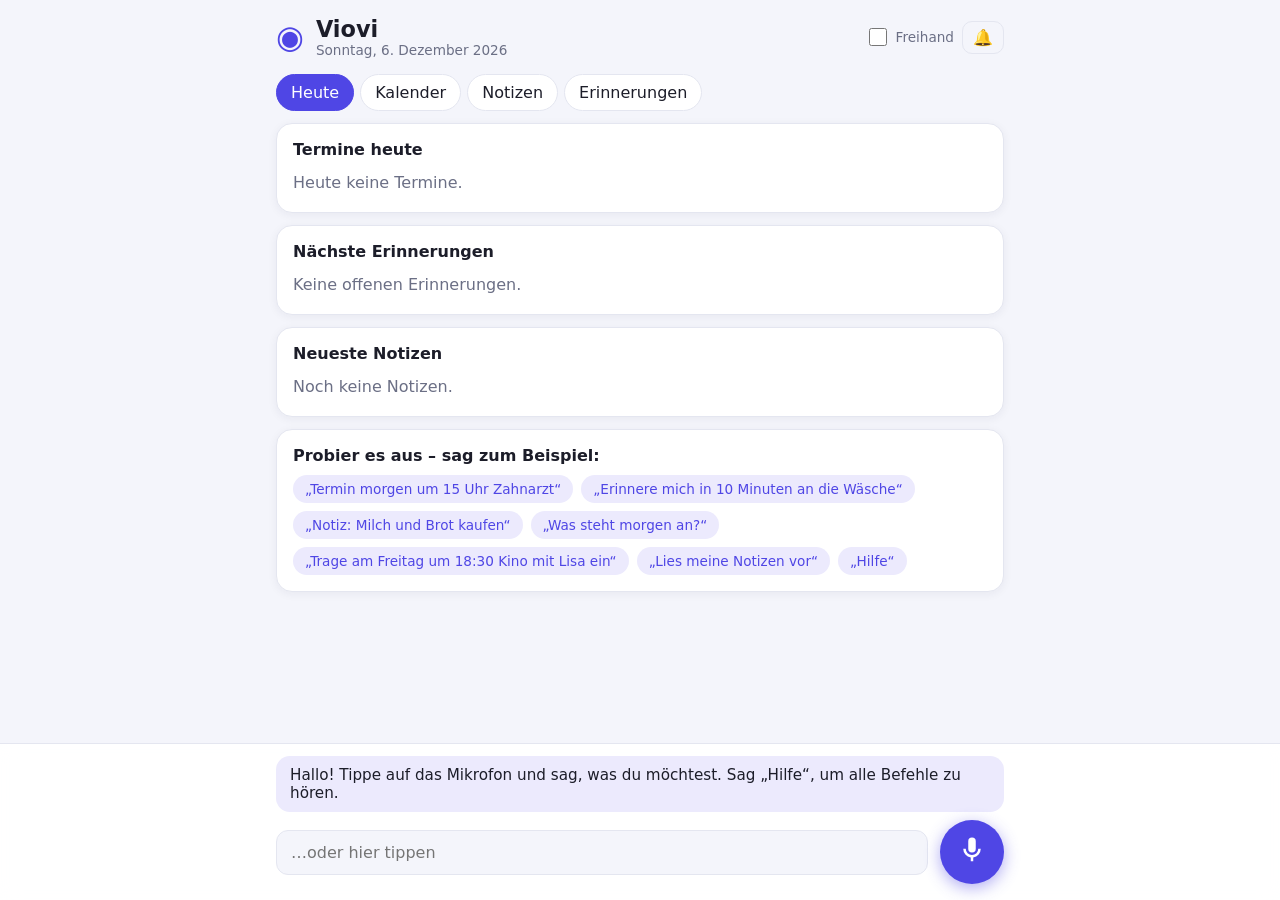
==== index.html @ 4ca4804e "Viovi: sprachgesteuerte Kalender-, Notiz- und Erinnerungs-App Web-App mit deutscher Spracherkennung," ====
<!doctype html>
<html lang="de">
<head>
  <meta charset="utf-8">
  <meta name="viewport" content="width=device-width, initial-scale=1, viewport-fit=cover">
  <title>Viovi – Sprachassistent</title>
  <meta name="theme-color" content="#4f46e5">
  <link rel="manifest" href="manifest.webmanifest">
  <link rel="icon" href="icon-192.png">
  <link rel="apple-touch-icon" href="apple-touch-icon.png">
  <meta name="apple-mobile-web-app-capable" content="yes">
  <meta name="mobile-web-app-capable" content="yes">
  <meta name="apple-mobile-web-app-title" content="Viovi">
  <meta name="apple-mobile-web-app-status-bar-style" content="black-translucent">
  <link rel="stylesheet" href="style.css">
</head>
<body>
  <header class="top">
    <div class="brand">
      <span class="logo">◉</span>
      <div>
        <h1>Viovi</h1>
        <p id="today-label" class="muted"></p>
      </div>
    </div>
    <div class="top-actions">
      <label class="switch" title="Freihand: Viovi hört nach jeder Antwort automatisch weiter zu">
        <input type="checkbox" id="handsfree"> <span>Freihand</span>
      </label>
      <button id="notify-btn" class="ghost" title="Benachrichtigungen erlauben">🔔</button>
    </div>
  </header>

  <nav class="tabs" role="tablist">
    <button data-view="heute" class="active">Heute</button>
    <button data-view="kalender">Kalender</button>
    <button data-view="notizen">Notizen</button>
    <button data-view="erinnerungen">Erinnerungen</button>
  </nav>

  <main>
    <!-- HEUTE -->
    <section id="view-heute" class="view active">
      <div class="card">
        <h2>Termine heute</h2>
        <ul id="today-events" class="list"></ul>
      </div>
      <div class="card">
        <h2>Nächste Erinnerungen</h2>
        <ul id="today-reminders" class="list"></ul>
      </div>
      <div class="card">
        <h2>Neueste Notizen</h2>
        <ul id="today-notes" class="list"></ul>
      </div>
      <div class="card">
        <h2>Probier es aus – sag zum Beispiel:</h2>
        <div id="examples" class="chips"></div>
      </div>
    </section>

    <!-- KALENDER -->
    <section id="view-kalender" class="view">
      <div class="card">
        <div class="cal-head">
          <button id="cal-prev" class="ghost">‹</button>
          <h2 id="cal-title"></h2>
          <button id="cal-next" class="ghost">›</button>
        </div>
        <div class="cal-grid cal-weekdays">
          <span>Mo</span><span>Di</span><span>Mi</span><span>Do</span><span>Fr</span><span>Sa</span><span>So</span>
        </div>
        <div id="cal-grid" class="cal-grid"></div>
      </div>
      <div class="card">
        <h2 id="day-title"></h2>
        <ul id="day-list" class="list"></ul>
      </div>
    </section>

    <!-- NOTIZEN -->
    <section id="view-notizen" class="view">
      <div class="card">
        <h2>Alle Notizen</h2>
        <ul id="notes-list" class="list"></ul>
      </div>
    </section>

    <!-- ERINNERUNGEN -->
    <section id="view-erinnerungen" class="view">
      <div class="card">
        <h2>Offen</h2>
        <ul id="rem-open" class="list"></ul>
      </div>
      <div class="card">
        <h2>Erledigt</h2>
        <ul id="rem-done" class="list"></ul>
      </div>
    </section>
  </main>

  <!-- Sprach-Leiste unten -->
  <footer class="dock">
    <div id="bubble-user" class="bubble user hidden"></div>
    <div id="bubble-bot" class="bubble bot">Hallo! Tippe auf das Mikrofon und sag, was du möchtest. Sag „Hilfe“, um alle Befehle zu hören.</div>
    <div class="dock-row">
      <form id="text-form" class="text-form">
        <input id="text-input" type="text" placeholder="…oder hier tippen" autocomplete="off">
      </form>
      <button id="mic" class="mic" aria-label="Sprechen">
        <svg viewBox="0 0 24 24" width="30" height="30" fill="currentColor"><path d="M12 14a3 3 0 0 0 3-3V5a3 3 0 1 0-6 0v6a3 3 0 0 0 3 3zm5-3a5 5 0 0 1-10 0H5a7 7 0 0 0 6 6.92V21h2v-3.08A7 7 0 0 0 19 11h-2z"/></svg>
      </button>
    </div>
  </footer>

  <div id="toast" class="toast hidden"></div>

  <script src="parser.js"></script>
  <script src="app.js"></script>
</body>
</html>
---- style.css ----
:root {
  --bg: #f4f5fb;
  --card: #ffffff;
  --text: #1c1d29;
  --muted: #6b6f85;
  --line: #e4e6f0;
  --accent: #4f46e5;
  --accent-soft: #eceafd;
  --danger: #dc2626;
  --ok: #16a34a;
  --shadow: 0 2px 10px rgba(30, 30, 60, .06);
}
@media (prefers-color-scheme: dark) {
  :root {
    --bg: #12131a;
    --card: #1c1d27;
    --text: #ecedf5;
    --muted: #9a9db3;
    --line: #2c2e3c;
    --accent: #818cf8;
    --accent-soft: #272a45;
    --shadow: none;
  }
}

* { box-sizing: border-box; }
html, body { margin: 0; }
body {
  font-family: system-ui, -apple-system, "Segoe UI", Roboto, sans-serif;
  background: var(--bg);
  color: var(--text);
  min-height: 100vh;
  padding-bottom: 230px;
}
h1, h2 { margin: 0; }
h2 { font-size: 1rem; margin-bottom: 10px; }
.muted { color: var(--muted); margin: 0; font-size: .85rem; }
.hidden { display: none !important; }
button { font: inherit; cursor: pointer; color: inherit; }

/* Kopfzeile */
.top {
  display: flex; justify-content: space-between; align-items: center;
  padding: 16px; max-width: 760px; margin: 0 auto;
}
.brand { display: flex; gap: 12px; align-items: center; }
.logo { font-size: 2rem; color: var(--accent); }
.brand h1 { font-size: 1.4rem; }
.top-actions { display: flex; gap: 8px; align-items: center; }
.switch { display: flex; gap: 6px; align-items: center; font-size: .85rem; color: var(--muted); cursor: pointer; }
.ghost {
  background: transparent; border: 1px solid var(--line); border-radius: 10px;
  padding: 6px 10px;
}

/* Reiter */
.tabs {
  display: flex; gap: 6px; padding: 0 16px; max-width: 760px; margin: 0 auto 12px;
  overflow-x: auto;
}
.tabs button {
  background: var(--card); border: 1px solid var(--line); border-radius: 999px;
  padding: 8px 14px; white-space: nowrap;
}
.tabs button.active { background: var(--accent); border-color: var(--accent); color: #fff; }

main { max-width: 760px; margin: 0 auto; padding: 0 16px; }
.view { display: none; }
.view.active { display: grid; gap: 12px; }
.card {
  background: var(--card); border: 1px solid var(--line); border-radius: 16px;
  padding: 16px; box-shadow: var(--shadow);
}

/* Listen */
.list { list-style: none; margin: 0; padding: 0; display: grid; gap: 6px; }
.list li {
  display: flex; align-items: center; gap: 10px;
  padding: 10px 12px; border-radius: 12px; background: var(--bg);
}
.list li .main { flex: 1; min-width: 0; }
.list li .title { overflow-wrap: anywhere; }
.list li .sub { color: var(--muted); font-size: .8rem; }
.list li.empty { color: var(--muted); background: transparent; padding: 4px 0; }
.list li.overdue .sub { color: var(--danger); }
.list li.done .title { text-decoration: line-through; color: var(--muted); }
.badge {
  font-variant-numeric: tabular-nums; font-weight: 600; color: var(--accent);
  background: var(--accent-soft); border-radius: 8px; padding: 2px 8px; font-size: .85rem;
}
.del { background: transparent; border: none; color: var(--muted); font-size: 1.1rem; padding: 4px; }
.del:hover { color: var(--danger); }
input[type=checkbox] { width: 18px; height: 18px; accent-color: var(--accent); }

/* Beispiele */
.chips { display: flex; flex-wrap: wrap; gap: 8px; }
.chips button {
  background: var(--accent-soft); color: var(--accent); border: none;
  border-radius: 999px; padding: 6px 12px; font-size: .85rem; text-align: left;
}

/* Kalender */
.cal-head { display: flex; justify-content: space-between; align-items: center; margin-bottom: 10px; }
.cal-head h2 { margin: 0; }
.cal-grid { display: grid; grid-template-columns: repeat(7, 1fr); gap: 4px; }
.cal-weekdays span { text-align: center; color: var(--muted); font-size: .75rem; padding-bottom: 4px; }
.cal-day {
  height: clamp(40px, 11vw, 58px); border: 1px solid transparent; border-radius: 10px; background: var(--bg);
  display: flex; flex-direction: column; align-items: center; justify-content: center; gap: 3px;
  font-size: .9rem; padding: 0;
}
.cal-day.other { opacity: .35; }
.cal-day.today { border-color: var(--accent); font-weight: 700; }
.cal-day.selected { background: var(--accent); color: #fff; }
.dots { display: flex; gap: 2px; height: 6px; }
.dot { width: 6px; height: 6px; border-radius: 50%; background: var(--accent); }
.dot.rem { background: #f59e0b; }
.cal-day.selected .dot { background: #fff; }

/* Sprach-Leiste */
.dock {
  position: fixed; left: 0; right: 0; bottom: 0;
  background: color-mix(in srgb, var(--card) 92%, transparent);
  backdrop-filter: blur(10px);
  border-top: 1px solid var(--line);
  padding: 12px 16px calc(16px + env(safe-area-inset-bottom));
}
.top { padding-top: calc(16px + env(safe-area-inset-top)); }
/* Kleine Bildschirme */
@media (max-width: 480px) {
  .switch span { display: none; }
  .switch::after { content: "🎧"; }
  .bubble { max-height: 90px; font-size: .9rem; }
  body { padding-bottom: 210px; }
  .tabs { gap: 4px; }
  .tabs button { padding: 7px 10px; font-size: .85rem; }
}
.dock > * { max-width: 728px; margin-left: auto; margin-right: auto; }
.bubble {
  padding: 10px 14px; border-radius: 14px; margin-bottom: 8px; font-size: .95rem;
  max-height: 120px; overflow-y: auto; white-space: pre-line;
}
.bubble.user { background: var(--bg); color: var(--muted); font-style: italic; }
.bubble.bot { background: var(--accent-soft); }
.dock-row { display: flex; gap: 12px; align-items: center; }
.text-form { flex: 1; }
.text-form input {
  width: 100%; padding: 12px 14px; border-radius: 12px; border: 1px solid var(--line);
  background: var(--bg); color: var(--text); font: inherit;
}
.mic {
  width: 64px; height: 64px; border-radius: 50%; border: none; flex: none;
  background: var(--accent); color: #fff;
  box-shadow: 0 4px 16px color-mix(in srgb, var(--accent) 45%, transparent);
  transition: transform .15s;
}
.mic:active { transform: scale(.95); }
.mic.listening { background: var(--danger); animation: pulse 1.2s infinite; }
@keyframes pulse {
  0% { box-shadow: 0 0 0 0 rgba(220, 38, 38, .5); }
  100% { box-shadow: 0 0 0 18px rgba(220, 38, 38, 0); }
}

.toast {
  position: fixed; top: 16px; left: 50%; transform: translateX(-50%);
  background: #f59e0b; color: #1c1d29; padding: 12px 18px; border-radius: 12px;
  font-weight: 600; box-shadow: 0 6px 24px rgba(0,0,0,.2); z-index: 10; max-width: 90vw;
}
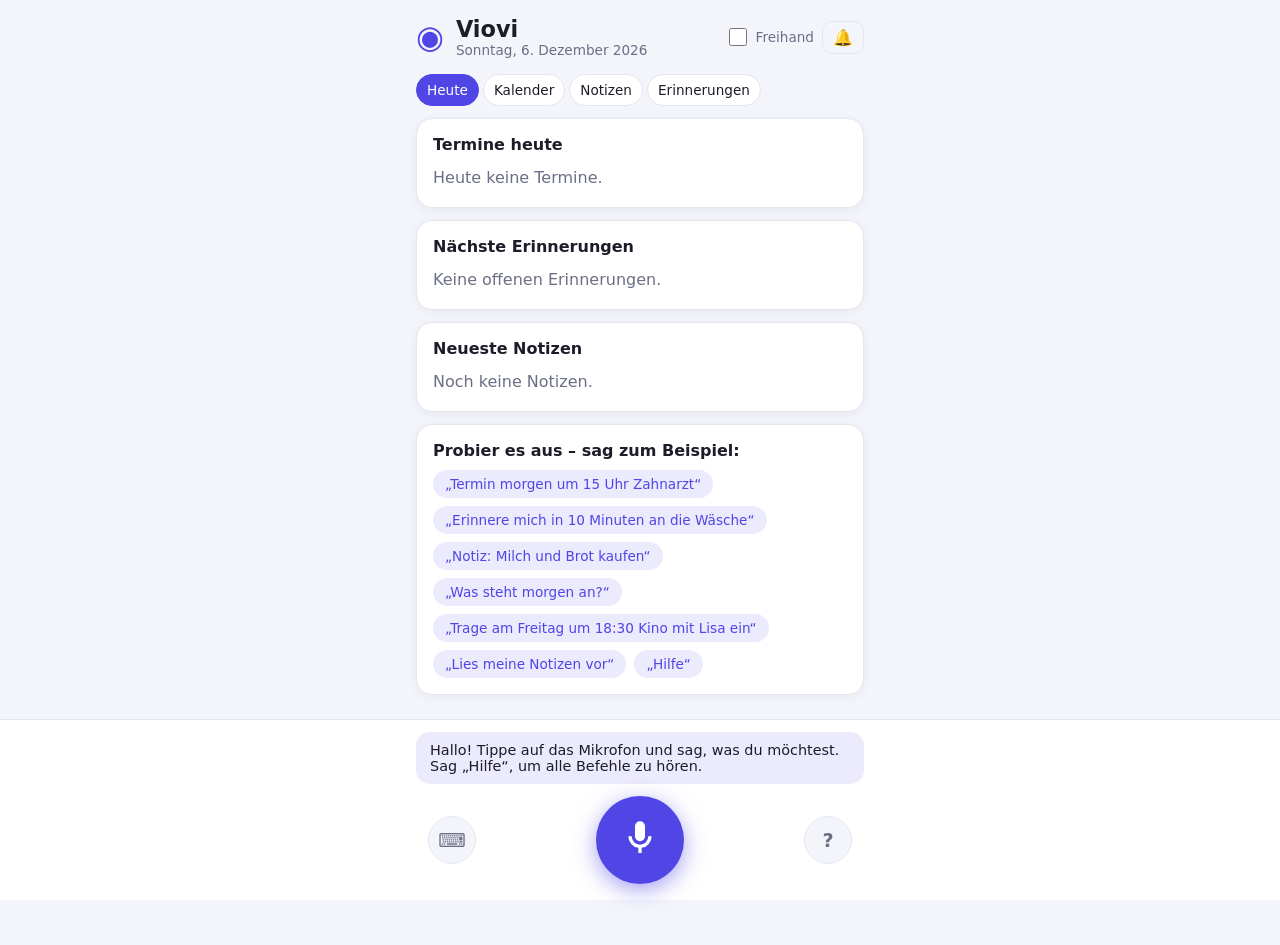
==== commit 2dc56010: "Nur-Handy-Layout: Mikrofon-Knopf gross und mittig Tastatur- und Hilfe-Knopf links/rechts, Eingabefel" ====
--- a/index.html
+++ b/index.html
@@ -103,13 +103,15 @@
   <footer class="dock">
     <div id="bubble-user" class="bubble user hidden"></div>
     <div id="bubble-bot" class="bubble bot">Hallo! Tippe auf das Mikrofon und sag, was du möchtest. Sag „Hilfe“, um alle Befehle zu hören.</div>
+    <form id="text-form" class="text-form hidden">
+      <input id="text-input" type="text" placeholder="Befehl eintippen …" autocomplete="off" enterkeyhint="send">
+    </form>
     <div class="dock-row">
-      <form id="text-form" class="text-form">
-        <input id="text-input" type="text" placeholder="…oder hier tippen" autocomplete="off">
-      </form>
+      <button id="kbd-btn" class="side-btn" aria-label="Tastatur" title="Eintippen statt sprechen">⌨️</button>
       <button id="mic" class="mic" aria-label="Sprechen">
-        <svg viewBox="0 0 24 24" width="30" height="30" fill="currentColor"><path d="M12 14a3 3 0 0 0 3-3V5a3 3 0 1 0-6 0v6a3 3 0 0 0 3 3zm5-3a5 5 0 0 1-10 0H5a7 7 0 0 0 6 6.92V21h2v-3.08A7 7 0 0 0 19 11h-2z"/></svg>
+        <svg viewBox="0 0 24 24" width="40" height="40" fill="currentColor"><path d="M12 14a3 3 0 0 0 3-3V5a3 3 0 1 0-6 0v6a3 3 0 0 0 3 3zm5-3a5 5 0 0 1-10 0H5a7 7 0 0 0 6 6.92V21h2v-3.08A7 7 0 0 0 19 11h-2z"/></svg>
       </button>
+      <button id="help-btn" class="side-btn" aria-label="Hilfe" title="Alle Befehle anzeigen">?</button>
     </div>
   </footer>
 
--- a/style.css
+++ b/style.css
@@ -1,4 +1,4 @@
-:root {
+﻿:root {
   --bg: #f4f5fb;
   --card: #ffffff;
   --text: #1c1d29;
@@ -41,7 +41,7 @@
 /* Kopfzeile */
 .top {
   display: flex; justify-content: space-between; align-items: center;
-  padding: 16px; max-width: 760px; margin: 0 auto;
+  padding: 16px; max-width: 480px; margin: 0 auto;
 }
 .brand { display: flex; gap: 12px; align-items: center; }
 .logo { font-size: 2rem; color: var(--accent); }
@@ -55,7 +55,7 @@
 
 /* Reiter */
 .tabs {
-  display: flex; gap: 6px; padding: 0 16px; max-width: 760px; margin: 0 auto 12px;
+  display: flex; gap: 6px; padding: 0 16px; max-width: 480px; margin: 0 auto 12px;
   overflow-x: auto;
 }
 .tabs button {
@@ -64,7 +64,7 @@
 }
 .tabs button.active { background: var(--accent); border-color: var(--accent); color: #fff; }
 
-main { max-width: 760px; margin: 0 auto; padding: 0 16px; }
+main { max-width: 480px; margin: 0 auto; padding: 0 16px; }
 .view { display: none; }
 .view.active { display: grid; gap: 12px; }
 .card {
@@ -126,39 +126,47 @@
   padding: 12px 16px calc(16px + env(safe-area-inset-bottom));
 }
 .top { padding-top: calc(16px + env(safe-area-inset-top)); }
-/* Kleine Bildschirme */
-@media (max-width: 480px) {
-  .switch span { display: none; }
-  .switch::after { content: "🎧"; }
-  .bubble { max-height: 90px; font-size: .9rem; }
-  body { padding-bottom: 210px; }
-  .tabs { gap: 4px; }
-  .tabs button { padding: 7px 10px; font-size: .85rem; }
-}
-.dock > * { max-width: 728px; margin-left: auto; margin-right: auto; }
+/* Handy-Layout */
+body { padding-bottom: 250px; }
+.tabs { gap: 4px; }
+.tabs button { padding: 7px 10px; font-size: .85rem; }
+.dock > * { max-width: 448px; margin-left: auto; margin-right: auto; }
 .bubble {
-  padding: 10px 14px; border-radius: 14px; margin-bottom: 8px; font-size: .95rem;
-  max-height: 120px; overflow-y: auto; white-space: pre-line;
+  padding: 10px 14px; border-radius: 14px; margin-bottom: 8px; font-size: .9rem;
+  max-height: 90px; overflow-y: auto; white-space: pre-line;
 }
 .bubble.user { background: var(--bg); color: var(--muted); font-style: italic; }
 .bubble.bot { background: var(--accent-soft); }
-.dock-row { display: flex; gap: 12px; align-items: center; }
-.text-form { flex: 1; }
+
+/* Tastatur | Mikrofon | Hilfe – Mikrofon groß in der Mitte */
+.dock-row {
+  display: grid; grid-template-columns: 1fr auto 1fr; align-items: center;
+  padding-top: 4px;
+}
+.side-btn {
+  width: 48px; height: 48px; border-radius: 50%; border: 1px solid var(--line);
+  background: var(--bg); color: var(--muted); font-size: 1.2rem; font-weight: 700;
+}
+#kbd-btn { justify-self: start; margin-left: 12px; }
+#help-btn { justify-self: end; margin-right: 12px; }
+#kbd-btn.active { background: var(--accent-soft); border-color: var(--accent); }
+.text-form { margin-bottom: 10px; }
 .text-form input {
   width: 100%; padding: 12px 14px; border-radius: 12px; border: 1px solid var(--line);
-  background: var(--bg); color: var(--text); font: inherit;
+  background: var(--bg); color: var(--text); font: inherit; font-size: 16px; /* 16px: iPhone zoomt sonst rein */
 }
 .mic {
-  width: 64px; height: 64px; border-radius: 50%; border: none; flex: none;
+  width: 88px; height: 88px; border-radius: 50%; border: none;
   background: var(--accent); color: #fff;
-  box-shadow: 0 4px 16px color-mix(in srgb, var(--accent) 45%, transparent);
+  box-shadow: 0 6px 22px color-mix(in srgb, var(--accent) 50%, transparent);
   transition: transform .15s;
+  -webkit-tap-highlight-color: transparent;
 }
-.mic:active { transform: scale(.95); }
+.mic:active { transform: scale(.94); }
 .mic.listening { background: var(--danger); animation: pulse 1.2s infinite; }
 @keyframes pulse {
   0% { box-shadow: 0 0 0 0 rgba(220, 38, 38, .5); }
-  100% { box-shadow: 0 0 0 18px rgba(220, 38, 38, 0); }
+  100% { box-shadow: 0 0 0 22px rgba(220, 38, 38, 0); }
 }
 
 .toast {
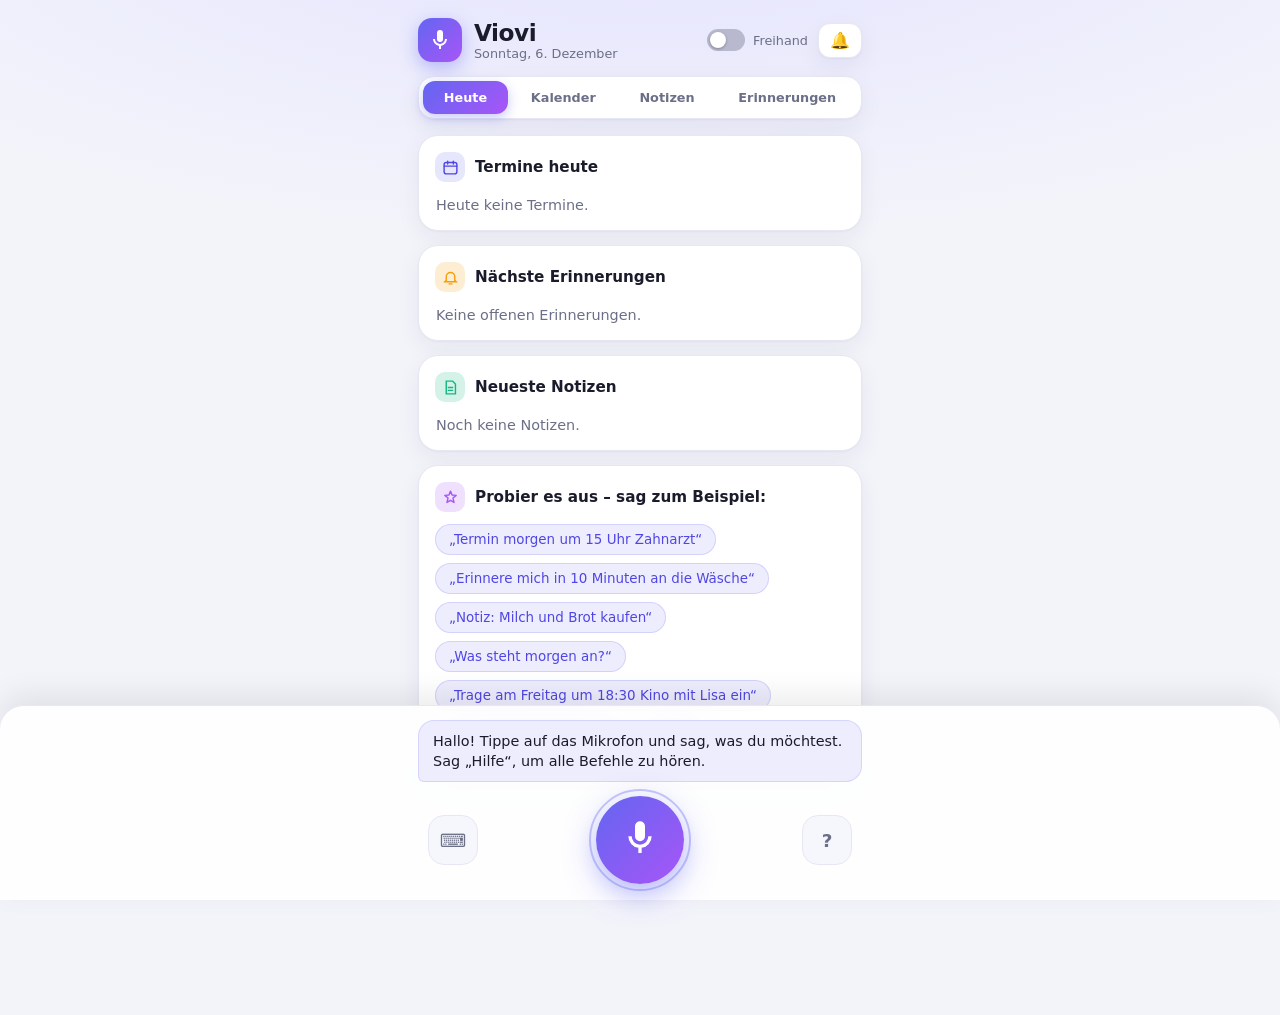
==== commit 1f582842: "Neues Design: Farbverlauf, Symbole, Schalter, animiertes Mikrofon Co-Authored-By: Claude Opus 5.5 <n" ====
--- a/index.html
+++ b/index.html
@@ -4,7 +4,8 @@
   <meta charset="utf-8">
   <meta name="viewport" content="width=device-width, initial-scale=1, viewport-fit=cover">
   <title>Viovi – Sprachassistent</title>
-  <meta name="theme-color" content="#4f46e5">
+  <meta name="theme-color" content="#f3f4fa" media="(prefers-color-scheme: light)">
+  <meta name="theme-color" content="#0e0f16" media="(prefers-color-scheme: dark)">
   <link rel="manifest" href="manifest.webmanifest">
   <link rel="icon" href="icon-192.png">
   <link rel="apple-touch-icon" href="apple-touch-icon.png">
@@ -17,7 +18,7 @@
 <body>
   <header class="top">
     <div class="brand">
-      <span class="logo">◉</span>
+      <span class="logo"><svg viewBox="0 0 24 24" fill="currentColor"><path d="M12 14a3 3 0 0 0 3-3V5a3 3 0 1 0-6 0v6a3 3 0 0 0 3 3zm5-3a5 5 0 0 1-10 0H5a7 7 0 0 0 6 6.92V21h2v-3.08A7 7 0 0 0 19 11h-2z"/></svg></span>
       <div>
         <h1>Viovi</h1>
         <p id="today-label" class="muted"></p>
@@ -42,19 +43,19 @@
     <!-- HEUTE -->
     <section id="view-heute" class="view active">
       <div class="card">
-        <h2>Termine heute</h2>
+        <h2><span class="ic cal"><svg viewBox="0 0 24 24" fill="none" stroke="currentColor" stroke-width="2" stroke-linecap="round"><rect x="3" y="5" width="18" height="16" rx="3"/><path d="M3 10h18M8 3v4M16 3v4"/></svg></span>Termine heute</h2>
         <ul id="today-events" class="list"></ul>
       </div>
       <div class="card">
-        <h2>Nächste Erinnerungen</h2>
+        <h2><span class="ic rem"><svg viewBox="0 0 24 24" fill="none" stroke="currentColor" stroke-width="2" stroke-linecap="round"><path d="M6 16V11a6 6 0 0 1 12 0v5l2 2H4z"/><path d="M10 21h4"/></svg></span>Nächste Erinnerungen</h2>
         <ul id="today-reminders" class="list"></ul>
       </div>
       <div class="card">
-        <h2>Neueste Notizen</h2>
+        <h2><span class="ic note"><svg viewBox="0 0 24 24" fill="none" stroke="currentColor" stroke-width="2" stroke-linecap="round"><path d="M6 3h9l4 4v14H6z"/><path d="M9 12h6M9 16h6"/></svg></span>Neueste Notizen</h2>
         <ul id="today-notes" class="list"></ul>
       </div>
       <div class="card">
-        <h2>Probier es aus – sag zum Beispiel:</h2>
+        <h2><span class="ic tip"><svg viewBox="0 0 24 24" fill="none" stroke="currentColor" stroke-width="2" stroke-linecap="round" stroke-linejoin="round"><path d="M12 3l2.2 5.5L20 9l-4.5 3.8L17 19l-5-3-5 3 1.5-6.2L4 9l5.8-.5z"/></svg></span>Probier es aus – sag zum Beispiel:</h2>
         <div id="examples" class="chips"></div>
       </div>
     </section>
@@ -81,7 +82,7 @@
     <!-- NOTIZEN -->
     <section id="view-notizen" class="view">
       <div class="card">
-        <h2>Alle Notizen</h2>
+        <h2><span class="ic note"><svg viewBox="0 0 24 24" fill="none" stroke="currentColor" stroke-width="2" stroke-linecap="round"><path d="M6 3h9l4 4v14H6z"/><path d="M9 12h6M9 16h6"/></svg></span>Alle Notizen</h2>
         <ul id="notes-list" class="list"></ul>
       </div>
     </section>
@@ -89,11 +90,11 @@
     <!-- ERINNERUNGEN -->
     <section id="view-erinnerungen" class="view">
       <div class="card">
-        <h2>Offen</h2>
+        <h2><span class="ic rem"><svg viewBox="0 0 24 24" fill="none" stroke="currentColor" stroke-width="2" stroke-linecap="round"><path d="M6 16V11a6 6 0 0 1 12 0v5l2 2H4z"/><path d="M10 21h4"/></svg></span>Offen</h2>
         <ul id="rem-open" class="list"></ul>
       </div>
       <div class="card">
-        <h2>Erledigt</h2>
+        <h2><span class="ic ok"><svg viewBox="0 0 24 24" fill="none" stroke="currentColor" stroke-width="2.4" stroke-linecap="round" stroke-linejoin="round"><path d="M5 12l5 5L19 7"/></svg></span>Erledigt</h2>
         <ul id="rem-done" class="list"></ul>
       </div>
     </section>
--- a/style.css
+++ b/style.css
@@ -1,176 +1,298 @@
-﻿:root {
-  --bg: #f4f5fb;
+﻿/* ===== Farben ===== */
+:root {
+  --bg: #f3f4fa;
+  --bg-glow: #e4e3ff;
   --card: #ffffff;
-  --text: #1c1d29;
-  --muted: #6b6f85;
-  --line: #e4e6f0;
-  --accent: #4f46e5;
-  --accent-soft: #eceafd;
-  --danger: #dc2626;
+  --card-2: #f6f7fc;
+  --text: #1b1c2b;
+  --muted: #6b6f87;
+  --line: #e6e7f2;
+  --accent: #6366f1;
+  --accent-2: #a855f7;
+  --accent-soft: #eeedfe;
+  --accent-text: #4f46e5;
+  --danger: #ef4444;
   --ok: #16a34a;
-  --shadow: 0 2px 10px rgba(30, 30, 60, .06);
+  --warn: #f59e0b;
+  --grad: linear-gradient(135deg, var(--accent), var(--accent-2));
+  --shadow: 0 1px 2px rgba(30, 30, 70, .04), 0 8px 24px rgba(30, 30, 70, .06);
 }
 @media (prefers-color-scheme: dark) {
   :root {
-    --bg: #12131a;
-    --card: #1c1d27;
-    --text: #ecedf5;
-    --muted: #9a9db3;
-    --line: #2c2e3c;
-    --accent: #818cf8;
-    --accent-soft: #272a45;
-    --shadow: none;
+    --bg: #0e0f16;
+    --bg-glow: #1d1b3d;
+    --card: #171823;
+    --card-2: #1f2030;
+    --text: #eef0fa;
+    --muted: #9599b3;
+    --line: #262838;
+    --accent: #7c7ff7;
+    --accent-2: #b67cf8;
+    --accent-soft: #24244a;
+    --accent-text: #a5a8ff;
+    --shadow: 0 1px 0 rgba(255, 255, 255, .03) inset, 0 8px 24px rgba(0, 0, 0, .25);
   }
 }
 
+/* ===== Grundlagen ===== */
 * { box-sizing: border-box; }
 html, body { margin: 0; }
 body {
   font-family: system-ui, -apple-system, "Segoe UI", Roboto, sans-serif;
-  background: var(--bg);
+  background:
+    radial-gradient(120% 60% at 50% -10%, var(--bg-glow), transparent 60%),
+    var(--bg);
+  background-attachment: fixed;
   color: var(--text);
   min-height: 100vh;
-  padding-bottom: 230px;
+  padding-bottom: 250px;
+  -webkit-font-smoothing: antialiased;
 }
 h1, h2 { margin: 0; }
-h2 { font-size: 1rem; margin-bottom: 10px; }
 .muted { color: var(--muted); margin: 0; font-size: .85rem; }
 .hidden { display: none !important; }
-button { font: inherit; cursor: pointer; color: inherit; }
-
-/* Kopfzeile */
+button { font: inherit; cursor: pointer; color: inherit; -webkit-tap-highlight-color: transparent; }
+
+/* ===== Kopfzeile ===== */
 .top {
   display: flex; justify-content: space-between; align-items: center;
-  padding: 16px; max-width: 480px; margin: 0 auto;
+  padding: calc(18px + env(safe-area-inset-top)) 18px 14px;
+  max-width: 480px; margin: 0 auto;
 }
 .brand { display: flex; gap: 12px; align-items: center; }
-.logo { font-size: 2rem; color: var(--accent); }
-.brand h1 { font-size: 1.4rem; }
-.top-actions { display: flex; gap: 8px; align-items: center; }
-.switch { display: flex; gap: 6px; align-items: center; font-size: .85rem; color: var(--muted); cursor: pointer; }
+.logo {
+  width: 44px; height: 44px; border-radius: 14px;
+  display: grid; place-items: center;
+  background: var(--grad); color: #fff;
+  box-shadow: 0 6px 18px color-mix(in srgb, var(--accent) 40%, transparent);
+}
+.logo svg { width: 24px; height: 24px; }
+.brand h1 { font-size: 1.45rem; font-weight: 800; letter-spacing: -.02em; }
+.brand .muted { white-space: nowrap; font-size: .8rem; }
+.top-actions { display: flex; gap: 10px; align-items: center; }
+
+/* Freihand als Schalter */
+.switch { display: flex; gap: 8px; align-items: center; font-size: .8rem; color: var(--muted); cursor: pointer; }
+.switch input {
+  appearance: none; -webkit-appearance: none; margin: 0;
+  width: 38px; height: 22px; border-radius: 999px;
+  background: color-mix(in srgb, var(--muted) 40%, transparent); position: relative; cursor: pointer;
+  transition: background .2s;
+}
+.switch input::after {
+  content: ""; position: absolute; top: 3px; left: 3px;
+  width: 16px; height: 16px; border-radius: 50%; background: #fff;
+  box-shadow: 0 1px 3px rgba(0, 0, 0, .3);
+  transition: transform .2s;
+}
+.switch input:checked { background: var(--grad); }
+.switch input:checked::after { transform: translateX(16px); }
+
 .ghost {
-  background: transparent; border: 1px solid var(--line); border-radius: 10px;
-  padding: 6px 10px;
-}
-
-/* Reiter */
+  background: var(--card); border: 1px solid var(--line); border-radius: 12px;
+  padding: 7px 11px; box-shadow: var(--shadow);
+}
+
+/* ===== Reiter (Segment-Leiste) ===== */
 .tabs {
-  display: flex; gap: 6px; padding: 0 16px; max-width: 480px; margin: 0 auto 12px;
-  overflow-x: auto;
+  display: flex; gap: 2px;
+  max-width: 444px; margin: 0 auto 16px; padding: 4px;
+  background: var(--card); border: 1px solid var(--line); border-radius: 16px;
+  box-shadow: var(--shadow);
+  width: calc(100% - 36px);
 }
 .tabs button {
-  background: var(--card); border: 1px solid var(--line); border-radius: 999px;
-  padding: 8px 14px; white-space: nowrap;
-}
-.tabs button.active { background: var(--accent); border-color: var(--accent); color: #fff; }
-
-main { max-width: 480px; margin: 0 auto; padding: 0 16px; }
+  background: transparent; border: none; border-radius: 12px;
+  flex: 1 1 auto; padding: 9px 8px; font-size: .8rem; font-weight: 600; color: var(--muted);
+  white-space: nowrap; transition: background .2s, color .2s;
+}
+.tabs button.active {
+  background: var(--grad); color: #fff;
+  box-shadow: 0 4px 12px color-mix(in srgb, var(--accent) 35%, transparent);
+}
+
+/* ===== Inhalt ===== */
+main { max-width: 480px; margin: 0 auto; padding: 0 18px; }
 .view { display: none; }
-.view.active { display: grid; gap: 12px; }
+.view.active { display: grid; gap: 14px; }
+.view.active > .card { animation: rise .35s ease both; }
+.view.active > .card:nth-child(2) { animation-delay: .05s; }
+.view.active > .card:nth-child(3) { animation-delay: .1s; }
+.view.active > .card:nth-child(4) { animation-delay: .15s; }
+@keyframes rise {
+  from { opacity: 0; transform: translateY(10px); }
+  to { opacity: 1; transform: none; }
+}
+
 .card {
-  background: var(--card); border: 1px solid var(--line); border-radius: 16px;
-  padding: 16px; box-shadow: var(--shadow);
-}
-
-/* Listen */
-.list { list-style: none; margin: 0; padding: 0; display: grid; gap: 6px; }
+  background: var(--card); border: 1px solid var(--line); border-radius: 20px;
+  padding: 16px 16px 14px; box-shadow: var(--shadow);
+}
+.card h2 {
+  display: flex; align-items: center; gap: 10px;
+  font-size: .95rem; font-weight: 700; margin-bottom: 12px;
+}
+.ic {
+  width: 30px; height: 30px; border-radius: 10px; flex: none;
+  display: grid; place-items: center;
+}
+.ic svg { width: 17px; height: 17px; }
+.ic.cal { background: color-mix(in srgb, var(--accent) 16%, transparent); color: var(--accent-text); }
+.ic.rem { background: color-mix(in srgb, var(--warn) 18%, transparent); color: var(--warn); }
+.ic.note { background: color-mix(in srgb, #10b981 18%, transparent); color: #10b981; }
+.ic.tip { background: color-mix(in srgb, var(--accent-2) 18%, transparent); color: var(--accent-2); }
+.ic.ok { background: color-mix(in srgb, var(--ok) 18%, transparent); color: var(--ok); }
+
+/* ===== Listen ===== */
+.list { list-style: none; margin: 0; padding: 0; display: grid; gap: 8px; }
 .list li {
   display: flex; align-items: center; gap: 10px;
-  padding: 10px 12px; border-radius: 12px; background: var(--bg);
+  padding: 11px 12px; border-radius: 14px; background: var(--card-2);
+  border: 1px solid transparent;
 }
 .list li .main { flex: 1; min-width: 0; }
-.list li .title { overflow-wrap: anywhere; }
-.list li .sub { color: var(--muted); font-size: .8rem; }
-.list li.empty { color: var(--muted); background: transparent; padding: 4px 0; }
+.list li .title { overflow-wrap: anywhere; font-weight: 500; }
+.list li .sub { color: var(--muted); font-size: .8rem; margin-top: 2px; }
+.list li.empty {
+  color: var(--muted); background: transparent; padding: 2px 0; font-size: .9rem;
+}
+.list li.overdue { border-color: color-mix(in srgb, var(--danger) 35%, transparent); }
 .list li.overdue .sub { color: var(--danger); }
 .list li.done .title { text-decoration: line-through; color: var(--muted); }
 .badge {
-  font-variant-numeric: tabular-nums; font-weight: 600; color: var(--accent);
-  background: var(--accent-soft); border-radius: 8px; padding: 2px 8px; font-size: .85rem;
-}
-.del { background: transparent; border: none; color: var(--muted); font-size: 1.1rem; padding: 4px; }
-.del:hover { color: var(--danger); }
-input[type=checkbox] { width: 18px; height: 18px; accent-color: var(--accent); }
-
-/* Beispiele */
+  font-variant-numeric: tabular-nums; font-weight: 700; color: var(--accent-text);
+  background: var(--accent-soft); border-radius: 9px; padding: 3px 9px; font-size: .82rem;
+}
+.del {
+  background: transparent; border: none; color: var(--muted); font-size: 1.1rem;
+  width: 32px; height: 32px; border-radius: 10px; padding: 0;
+}
+.del:hover, .del:active { color: var(--danger); background: color-mix(in srgb, var(--danger) 12%, transparent); }
+input[type=checkbox]:not(#handsfree) { width: 20px; height: 20px; accent-color: var(--accent); }
+
+/* ===== Beispiele ===== */
 .chips { display: flex; flex-wrap: wrap; gap: 8px; }
 .chips button {
-  background: var(--accent-soft); color: var(--accent); border: none;
-  border-radius: 999px; padding: 6px 12px; font-size: .85rem; text-align: left;
-}
-
-/* Kalender */
-.cal-head { display: flex; justify-content: space-between; align-items: center; margin-bottom: 10px; }
-.cal-head h2 { margin: 0; }
+  background: var(--accent-soft); color: var(--accent-text);
+  border: 1px solid color-mix(in srgb, var(--accent) 20%, transparent);
+  border-radius: 999px; padding: 7px 13px; font-size: .84rem; text-align: left;
+  transition: transform .12s;
+}
+.chips button:active { transform: scale(.96); }
+
+/* ===== Kalender ===== */
+.cal-head { display: flex; justify-content: space-between; align-items: center; margin-bottom: 12px; }
+.cal-head h2 { margin: 0; font-size: 1.05rem; }
+.cal-head .ghost { width: 36px; height: 36px; padding: 0; font-size: 1.2rem; }
 .cal-grid { display: grid; grid-template-columns: repeat(7, 1fr); gap: 4px; }
-.cal-weekdays span { text-align: center; color: var(--muted); font-size: .75rem; padding-bottom: 4px; }
+.cal-weekdays span { text-align: center; color: var(--muted); font-size: .72rem; font-weight: 600; padding-bottom: 6px; }
 .cal-day {
-  height: clamp(40px, 11vw, 58px); border: 1px solid transparent; border-radius: 10px; background: var(--bg);
+  height: clamp(40px, 11vw, 54px); border: 1px solid transparent; border-radius: 12px; background: var(--card-2);
   display: flex; flex-direction: column; align-items: center; justify-content: center; gap: 3px;
-  font-size: .9rem; padding: 0;
-}
-.cal-day.other { opacity: .35; }
-.cal-day.today { border-color: var(--accent); font-weight: 700; }
-.cal-day.selected { background: var(--accent); color: #fff; }
-.dots { display: flex; gap: 2px; height: 6px; }
-.dot { width: 6px; height: 6px; border-radius: 50%; background: var(--accent); }
-.dot.rem { background: #f59e0b; }
+  font-size: .9rem; padding: 0; transition: background .15s;
+}
+.cal-day.other { opacity: .3; }
+.cal-day.today { border-color: var(--accent); color: var(--accent-text); font-weight: 800; }
+.cal-day.selected { background: var(--grad); color: #fff; border-color: transparent; }
+.dots { display: flex; gap: 2px; height: 5px; }
+.dot { width: 5px; height: 5px; border-radius: 50%; background: var(--accent); }
+.dot.rem { background: var(--warn); }
 .cal-day.selected .dot { background: #fff; }
 
-/* Sprach-Leiste */
+/* ===== Sprach-Leiste unten ===== */
 .dock {
   position: fixed; left: 0; right: 0; bottom: 0;
-  background: color-mix(in srgb, var(--card) 92%, transparent);
-  backdrop-filter: blur(10px);
+  background: color-mix(in srgb, var(--card) 85%, transparent);
+  backdrop-filter: blur(16px); -webkit-backdrop-filter: blur(16px);
   border-top: 1px solid var(--line);
-  padding: 12px 16px calc(16px + env(safe-area-inset-bottom));
-}
-.top { padding-top: calc(16px + env(safe-area-inset-top)); }
-/* Handy-Layout */
-body { padding-bottom: 250px; }
-.tabs { gap: 4px; }
-.tabs button { padding: 7px 10px; font-size: .85rem; }
-.dock > * { max-width: 448px; margin-left: auto; margin-right: auto; }
+  border-radius: 24px 24px 0 0;
+  padding: 14px 18px calc(16px + env(safe-area-inset-bottom));
+  box-shadow: 0 -10px 30px rgba(0, 0, 0, .08);
+}
+.dock > * { max-width: 444px; margin-left: auto; margin-right: auto; }
 .bubble {
-  padding: 10px 14px; border-radius: 14px; margin-bottom: 8px; font-size: .9rem;
+  padding: 10px 14px; border-radius: 16px; margin-bottom: 10px; font-size: .9rem; line-height: 1.4;
   max-height: 90px; overflow-y: auto; white-space: pre-line;
-}
-.bubble.user { background: var(--bg); color: var(--muted); font-style: italic; }
-.bubble.bot { background: var(--accent-soft); }
-
-/* Tastatur | Mikrofon | Hilfe – Mikrofon groß in der Mitte */
+  animation: rise .25s ease both;
+}
+.bubble.user {
+  background: var(--card-2); color: var(--muted); font-style: italic;
+  margin-left: 40px; border-bottom-right-radius: 6px;
+}
+.bubble.bot {
+  background: var(--accent-soft); border: 1px solid color-mix(in srgb, var(--accent) 18%, transparent);
+  border-bottom-left-radius: 6px;
+}
+
+/* Tastatur | Mikrofon | Hilfe */
 .dock-row {
   display: grid; grid-template-columns: 1fr auto 1fr; align-items: center;
   padding-top: 4px;
 }
 .side-btn {
-  width: 48px; height: 48px; border-radius: 50%; border: 1px solid var(--line);
-  background: var(--bg); color: var(--muted); font-size: 1.2rem; font-weight: 700;
-}
-#kbd-btn { justify-self: start; margin-left: 12px; }
-#help-btn { justify-self: end; margin-right: 12px; }
-#kbd-btn.active { background: var(--accent-soft); border-color: var(--accent); }
+  width: 50px; height: 50px; border-radius: 16px; border: 1px solid var(--line);
+  background: var(--card-2); color: var(--muted); font-size: 1.15rem; font-weight: 700;
+  transition: transform .12s;
+}
+.side-btn:active { transform: scale(.93); }
+#kbd-btn { justify-self: start; margin-left: 10px; }
+#help-btn { justify-self: end; margin-right: 10px; }
+#kbd-btn.active { background: var(--accent-soft); border-color: var(--accent); color: var(--accent-text); }
 .text-form { margin-bottom: 10px; }
 .text-form input {
-  width: 100%; padding: 12px 14px; border-radius: 12px; border: 1px solid var(--line);
-  background: var(--bg); color: var(--text); font: inherit; font-size: 16px; /* 16px: iPhone zoomt sonst rein */
-}
+  width: 100%; padding: 13px 15px; border-radius: 14px; border: 1px solid var(--line);
+  background: var(--card-2); color: var(--text); font: inherit; font-size: 16px; /* 16px: iPhone zoomt sonst rein */
+  outline: none;
+}
+.text-form input:focus { border-color: var(--accent); box-shadow: 0 0 0 3px var(--accent-soft); }
+
 .mic {
+  position: relative;
   width: 88px; height: 88px; border-radius: 50%; border: none;
-  background: var(--accent); color: #fff;
-  box-shadow: 0 6px 22px color-mix(in srgb, var(--accent) 50%, transparent);
+  background: var(--grad); color: #fff;
+  box-shadow: 0 10px 30px color-mix(in srgb, var(--accent) 50%, transparent);
   transition: transform .15s;
-  -webkit-tap-highlight-color: transparent;
+  animation: breathe 3s ease-in-out infinite;
+}
+.mic svg { position: relative; z-index: 1; }
+.mic::before {
+  content: ""; position: absolute; inset: -7px; border-radius: 50%;
+  border: 2px solid color-mix(in srgb, var(--accent) 35%, transparent);
 }
 .mic:active { transform: scale(.94); }
-.mic.listening { background: var(--danger); animation: pulse 1.2s infinite; }
-@keyframes pulse {
-  0% { box-shadow: 0 0 0 0 rgba(220, 38, 38, .5); }
-  100% { box-shadow: 0 0 0 22px rgba(220, 38, 38, 0); }
-}
-
+@keyframes breathe {
+  0%, 100% { box-shadow: 0 10px 30px color-mix(in srgb, var(--accent) 45%, transparent); }
+  50% { box-shadow: 0 10px 40px color-mix(in srgb, var(--accent-2) 65%, transparent); }
+}
+.mic.listening {
+  background: linear-gradient(135deg, #f43f5e, #ef4444);
+  animation: none;
+}
+.mic.listening::before, .mic.listening::after {
+  content: ""; position: absolute; inset: 0; border-radius: 50%;
+  border: 2px solid rgba(239, 68, 68, .6);
+  animation: ripple 1.6s ease-out infinite;
+}
+.mic.listening::after { animation-delay: .8s; }
+@keyframes ripple {
+  from { transform: scale(1); opacity: 1; }
+  to { transform: scale(1.7); opacity: 0; }
+}
+
+/* ===== Hinweis oben ===== */
 .toast {
-  position: fixed; top: 16px; left: 50%; transform: translateX(-50%);
-  background: #f59e0b; color: #1c1d29; padding: 12px 18px; border-radius: 12px;
-  font-weight: 600; box-shadow: 0 6px 24px rgba(0,0,0,.2); z-index: 10; max-width: 90vw;
-}
+  position: fixed; top: calc(14px + env(safe-area-inset-top)); left: 50%; transform: translateX(-50%);
+  background: linear-gradient(135deg, #fbbf24, #f59e0b); color: #1c1d29;
+  padding: 13px 18px; border-radius: 16px;
+  font-weight: 600; box-shadow: 0 10px 30px rgba(0, 0, 0, .25); z-index: 10; max-width: 90vw;
+  animation: drop .3s ease both;
+}
+@keyframes drop {
+  from { opacity: 0; transform: translate(-50%, -12px); }
+  to { opacity: 1; transform: translate(-50%, 0); }
+}
+
+/* Weniger Bewegung, wenn im Handy so eingestellt */
+@media (prefers-reduced-motion: reduce) {
+  *, *::before, *::after { animation: none !important; transition: none !important; }
+}
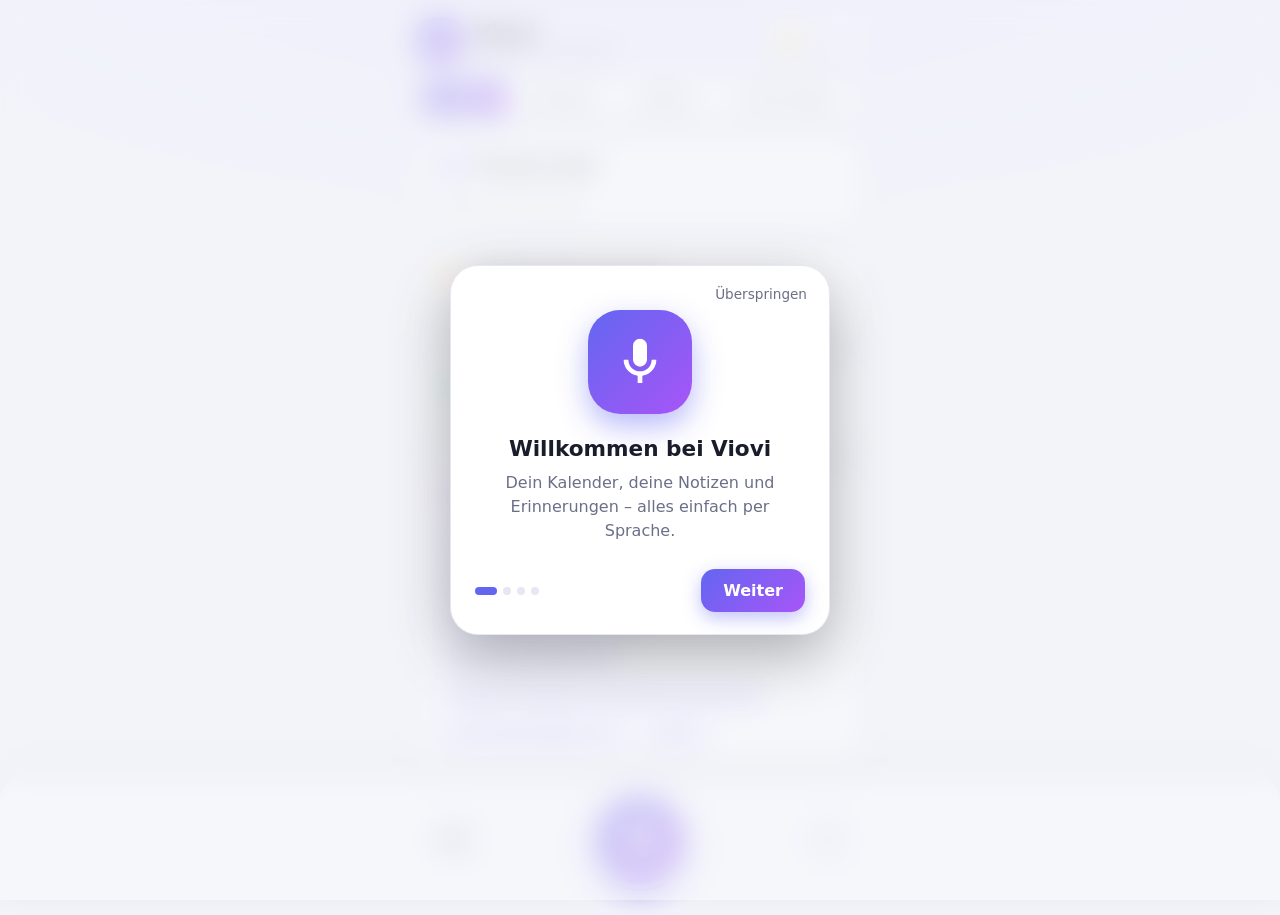
==== commit ca2fc99a: "Bearbeiten, Hilfe-Seite, Einführung, Menü mit Konto; Login/Sync vorbereitet (noch aus) - Termine, No" ====
--- a/index.html
+++ b/index.html
@@ -13,22 +13,22 @@
   <meta name="mobile-web-app-capable" content="yes">
   <meta name="apple-mobile-web-app-title" content="Viovi">
   <meta name="apple-mobile-web-app-status-bar-style" content="black-translucent">
-  <link rel="stylesheet" href="style.css">
+  <link rel="stylesheet" href="style.css?v=5">
 </head>
 <body>
   <header class="top">
     <div class="brand">
-      <span class="logo"><svg viewBox="0 0 24 24" fill="currentColor"><path d="M12 14a3 3 0 0 0 3-3V5a3 3 0 1 0-6 0v6a3 3 0 0 0 3 3zm5-3a5 5 0 0 1-10 0H5a7 7 0 0 0 6 6.92V21h2v-3.08A7 7 0 0 0 19 11h-2z"/></svg></span>
+      <span class="logo"><svg width="24" height="24" viewBox="0 0 24 24" fill="currentColor"><path d="M12 14a3 3 0 0 0 3-3V5a3 3 0 1 0-6 0v6a3 3 0 0 0 3 3zm5-3a5 5 0 0 1-10 0H5a7 7 0 0 0 6 6.92V21h2v-3.08A7 7 0 0 0 19 11h-2z"/></svg></span>
       <div>
         <h1>Viovi</h1>
         <p id="today-label" class="muted"></p>
       </div>
     </div>
     <div class="top-actions">
-      <label class="switch" title="Freihand: Viovi hört nach jeder Antwort automatisch weiter zu">
-        <input type="checkbox" id="handsfree"> <span>Freihand</span>
-      </label>
-      <button id="notify-btn" class="ghost" title="Benachrichtigungen erlauben">🔔</button>
+      <button id="notify-btn" class="ghost icon-btn" title="Benachrichtigungen erlauben">🔔</button>
+      <button id="menu-btn" class="ghost icon-btn avatar" aria-label="Konto und Einstellungen" title="Konto und Einstellungen">
+        <svg width="20" height="20" viewBox="0 0 24 24" fill="none" stroke="currentColor" stroke-width="2" stroke-linecap="round"><circle cx="12" cy="8" r="4"/><path d="M4 21a8 8 0 0 1 16 0"/></svg>
+      </button>
     </div>
   </header>
 
@@ -43,19 +43,19 @@
     <!-- HEUTE -->
     <section id="view-heute" class="view active">
       <div class="card">
-        <h2><span class="ic cal"><svg viewBox="0 0 24 24" fill="none" stroke="currentColor" stroke-width="2" stroke-linecap="round"><rect x="3" y="5" width="18" height="16" rx="3"/><path d="M3 10h18M8 3v4M16 3v4"/></svg></span>Termine heute</h2>
+        <h2><span class="ic cal"><svg width="17" height="17" viewBox="0 0 24 24" fill="none" stroke="currentColor" stroke-width="2" stroke-linecap="round"><rect x="3" y="5" width="18" height="16" rx="3"/><path d="M3 10h18M8 3v4M16 3v4"/></svg></span>Termine heute</h2>
         <ul id="today-events" class="list"></ul>
       </div>
       <div class="card">
-        <h2><span class="ic rem"><svg viewBox="0 0 24 24" fill="none" stroke="currentColor" stroke-width="2" stroke-linecap="round"><path d="M6 16V11a6 6 0 0 1 12 0v5l2 2H4z"/><path d="M10 21h4"/></svg></span>Nächste Erinnerungen</h2>
+        <h2><span class="ic rem"><svg width="17" height="17" viewBox="0 0 24 24" fill="none" stroke="currentColor" stroke-width="2" stroke-linecap="round"><path d="M6 16V11a6 6 0 0 1 12 0v5l2 2H4z"/><path d="M10 21h4"/></svg></span>Nächste Erinnerungen</h2>
         <ul id="today-reminders" class="list"></ul>
       </div>
       <div class="card">
-        <h2><span class="ic note"><svg viewBox="0 0 24 24" fill="none" stroke="currentColor" stroke-width="2" stroke-linecap="round"><path d="M6 3h9l4 4v14H6z"/><path d="M9 12h6M9 16h6"/></svg></span>Neueste Notizen</h2>
+        <h2><span class="ic note"><svg width="17" height="17" viewBox="0 0 24 24" fill="none" stroke="currentColor" stroke-width="2" stroke-linecap="round"><path d="M6 3h9l4 4v14H6z"/><path d="M9 12h6M9 16h6"/></svg></span>Neueste Notizen</h2>
         <ul id="today-notes" class="list"></ul>
       </div>
       <div class="card">
-        <h2><span class="ic tip"><svg viewBox="0 0 24 24" fill="none" stroke="currentColor" stroke-width="2" stroke-linecap="round" stroke-linejoin="round"><path d="M12 3l2.2 5.5L20 9l-4.5 3.8L17 19l-5-3-5 3 1.5-6.2L4 9l5.8-.5z"/></svg></span>Probier es aus – sag zum Beispiel:</h2>
+        <h2><span class="ic tip"><svg width="17" height="17" viewBox="0 0 24 24" fill="none" stroke="currentColor" stroke-width="2" stroke-linecap="round" stroke-linejoin="round"><path d="M12 3l2.2 5.5L20 9l-4.5 3.8L17 19l-5-3-5 3 1.5-6.2L4 9l5.8-.5z"/></svg></span>Probier es aus – sag zum Beispiel:</h2>
         <div id="examples" class="chips"></div>
       </div>
     </section>
@@ -82,7 +82,7 @@
     <!-- NOTIZEN -->
     <section id="view-notizen" class="view">
       <div class="card">
-        <h2><span class="ic note"><svg viewBox="0 0 24 24" fill="none" stroke="currentColor" stroke-width="2" stroke-linecap="round"><path d="M6 3h9l4 4v14H6z"/><path d="M9 12h6M9 16h6"/></svg></span>Alle Notizen</h2>
+        <h2><span class="ic note"><svg width="17" height="17" viewBox="0 0 24 24" fill="none" stroke="currentColor" stroke-width="2" stroke-linecap="round"><path d="M6 3h9l4 4v14H6z"/><path d="M9 12h6M9 16h6"/></svg></span>Alle Notizen</h2>
         <ul id="notes-list" class="list"></ul>
       </div>
     </section>
@@ -90,11 +90,11 @@
     <!-- ERINNERUNGEN -->
     <section id="view-erinnerungen" class="view">
       <div class="card">
-        <h2><span class="ic rem"><svg viewBox="0 0 24 24" fill="none" stroke="currentColor" stroke-width="2" stroke-linecap="round"><path d="M6 16V11a6 6 0 0 1 12 0v5l2 2H4z"/><path d="M10 21h4"/></svg></span>Offen</h2>
+        <h2><span class="ic rem"><svg width="17" height="17" viewBox="0 0 24 24" fill="none" stroke="currentColor" stroke-width="2" stroke-linecap="round"><path d="M6 16V11a6 6 0 0 1 12 0v5l2 2H4z"/><path d="M10 21h4"/></svg></span>Offen</h2>
         <ul id="rem-open" class="list"></ul>
       </div>
       <div class="card">
-        <h2><span class="ic ok"><svg viewBox="0 0 24 24" fill="none" stroke="currentColor" stroke-width="2.4" stroke-linecap="round" stroke-linejoin="round"><path d="M5 12l5 5L19 7"/></svg></span>Erledigt</h2>
+        <h2><span class="ic ok"><svg width="17" height="17" viewBox="0 0 24 24" fill="none" stroke="currentColor" stroke-width="2.4" stroke-linecap="round" stroke-linejoin="round"><path d="M5 12l5 5L19 7"/></svg></span>Erledigt</h2>
         <ul id="rem-done" class="list"></ul>
       </div>
     </section>
@@ -102,8 +102,11 @@
 
   <!-- Sprach-Leiste unten -->
   <footer class="dock">
-    <div id="bubble-user" class="bubble user hidden"></div>
-    <div id="bubble-bot" class="bubble bot">Hallo! Tippe auf das Mikrofon und sag, was du möchtest. Sag „Hilfe“, um alle Befehle zu hören.</div>
+    <!-- Sprechblasen schweben über der Leiste und verschwinden von selbst -->
+    <div class="bubbles">
+      <div id="bubble-user" class="bubble user hidden"></div>
+      <div id="bubble-bot" class="bubble bot hidden"></div>
+    </div>
     <form id="text-form" class="text-form hidden">
       <input id="text-input" type="text" placeholder="Befehl eintippen …" autocomplete="off" enterkeyhint="send">
     </form>
@@ -112,13 +115,106 @@
       <button id="mic" class="mic" aria-label="Sprechen">
         <svg viewBox="0 0 24 24" width="40" height="40" fill="currentColor"><path d="M12 14a3 3 0 0 0 3-3V5a3 3 0 1 0-6 0v6a3 3 0 0 0 3 3zm5-3a5 5 0 0 1-10 0H5a7 7 0 0 0 6 6.92V21h2v-3.08A7 7 0 0 0 19 11h-2z"/></svg>
       </button>
-      <button id="help-btn" class="side-btn" aria-label="Hilfe" title="Alle Befehle anzeigen">?</button>
+      <a id="help-btn" class="side-btn" href="hilfe.html" aria-label="Fragen und Antworten" title="Fragen und Antworten">?</a>
     </div>
   </footer>
 
   <div id="toast" class="toast hidden"></div>
 
-  <script src="parser.js"></script>
-  <script src="app.js"></script>
+  <!-- Menü: Konto & Einstellungen (schiebt sich von unten herein) -->
+  <div id="menu" class="sheet hidden" role="dialog" aria-modal="true" aria-label="Konto und Einstellungen">
+    <div class="sheet-panel">
+      <div class="sheet-grip"></div>
+      <h2 class="sheet-title">Konto &amp; Einstellungen</h2>
+      <div id="account-box" class="account-box"></div>
+      <div class="menu-list">
+        <label class="menu-row switch" for="handsfree">
+          <span><b>Freihand</b><small>Viovi hört nach jeder Antwort automatisch weiter zu</small></span>
+          <input type="checkbox" id="handsfree">
+        </label>
+        <a class="menu-row" href="hilfe.html"><span><b>Hilfe</b><small>Fragen &amp; Antworten</small></span><i>›</i></a>
+        <a class="menu-row" href="./?intro=1"><span><b>Einführung ansehen</b><small>Die kurze Tour noch einmal</small></span><i>›</i></a>
+      </div>
+      <button class="btn btn-light sheet-close" data-close>Schließen</button>
+    </div>
+  </div>
+
+  <!-- Bearbeiten / Rückfragen (Inhalt kommt aus app.js) -->
+  <div id="sheet" class="sheet hidden" role="dialog" aria-modal="true">
+    <div class="sheet-panel">
+      <div class="sheet-grip"></div>
+      <div id="sheet-body"></div>
+    </div>
+  </div>
+
+  <!-- Anmelden (nur sichtbar, wenn die Cloud eingerichtet ist) -->
+  <div id="auth" class="auth hidden" role="dialog" aria-modal="true" aria-label="Anmelden">
+    <div class="auth-card">
+      <span class="logo auth-logo"><svg width="34" height="34" viewBox="0 0 24 24" fill="currentColor"><path d="M12 14a3 3 0 0 0 3-3V5a3 3 0 1 0-6 0v6a3 3 0 0 0 3 3zm5-3a5 5 0 0 1-10 0H5a7 7 0 0 0 6 6.92V21h2v-3.08A7 7 0 0 0 19 11h-2z"/></svg></span>
+      <h2>Willkommen bei Viovi</h2>
+      <p class="auth-sub">Melde dich an, damit deine Termine und Notizen auf all deinen Geräten gleich sind.</p>
+
+      <div id="auth-start">
+        <button id="auth-google" class="btn btn-google">
+          <svg width="20" height="20" viewBox="0 0 48 48"><path fill="#FFC107" d="M43.6 20.5H42V20H24v8h11.3C33.7 32.7 29.2 36 24 36c-6.6 0-12-5.4-12-12s5.4-12 12-12c3.1 0 5.8 1.2 7.9 3.1l5.7-5.7C34 6.1 29.3 4 24 4 12.9 4 4 12.9 4 24s8.9 20 20 20 20-8.9 20-20c0-1.3-.1-2.4-.4-3.5z"/><path fill="#FF3D00" d="M6.3 14.7l6.6 4.8C14.7 15.1 19 12 24 12c3.1 0 5.8 1.2 7.9 3.1l5.7-5.7C34 6.1 29.3 4 24 4 16.3 4 9.7 8.3 6.3 14.7z"/><path fill="#4CAF50" d="M24 44c5.2 0 9.9-2 13.4-5.2l-6.2-5.2C29.2 35.1 26.7 36 24 36c-5.2 0-9.6-3.3-11.3-7.9l-6.5 5C9.5 39.6 16.2 44 24 44z"/><path fill="#1976D2" d="M43.6 20.5H42V20H24v8h11.3c-.8 2.2-2.2 4.2-4.1 5.6l6.2 5.2C37 39.2 44 34 44 24c0-1.3-.1-2.4-.4-3.5z"/></svg>
+          Mit Google anmelden
+        </button>
+        <div class="auth-or"><span>oder mit E-Mail</span></div>
+        <form id="auth-email-form" class="auth-form">
+          <input id="auth-email" type="email" placeholder="deine@email.de" autocomplete="email" required>
+          <button class="btn btn-primary" type="submit">Code per E-Mail senden</button>
+        </form>
+      </div>
+
+      <form id="auth-code-form" class="auth-form hidden">
+        <p class="auth-hint">Wir haben dir einen Code an <b id="auth-email-show"></b> geschickt. Gib ihn hier ein:</p>
+        <input id="auth-code" type="text" inputmode="numeric" autocomplete="one-time-code" placeholder="123456" maxlength="10" required>
+        <button class="btn btn-primary" type="submit">Anmelden</button>
+        <button id="auth-back" class="btn-link" type="button">Andere E-Mail benutzen</button>
+      </form>
+
+      <p id="auth-msg" class="auth-msg hidden"></p>
+      <button id="auth-guest" class="btn-link">Ohne Konto weiter</button>
+    </div>
+  </div>
+
+  <!-- Einführung beim ersten Start -->
+  <div id="intro" class="intro hidden" role="dialog" aria-modal="true" aria-label="Einführung">
+    <div class="intro-card">
+      <button id="intro-skip" class="intro-skip">Überspringen</button>
+      <div class="intro-slides">
+        <section class="intro-slide active">
+          <div class="intro-art grad"><svg width="56" height="56" viewBox="0 0 24 24" fill="currentColor"><path d="M12 14a3 3 0 0 0 3-3V5a3 3 0 1 0-6 0v6a3 3 0 0 0 3 3zm5-3a5 5 0 0 1-10 0H5a7 7 0 0 0 6 6.92V21h2v-3.08A7 7 0 0 0 19 11h-2z"/></svg></div>
+          <h2>Willkommen bei Viovi</h2>
+          <p>Dein Kalender, deine Notizen und Erinnerungen – alles einfach per Sprache.</p>
+        </section>
+        <section class="intro-slide">
+          <div class="intro-art grad"><svg width="56" height="56" viewBox="0 0 24 24" fill="none" stroke="currentColor" stroke-width="2" stroke-linecap="round" stroke-linejoin="round"><path d="M21 12a8 8 0 0 1-11.6 7.1L4 20l1-4.6A8 8 0 1 1 21 12z"/></svg></div>
+          <h2>Tippen und sprechen</h2>
+          <p>Tippe unten auf das große Mikrofon und sag zum Beispiel:</p>
+          <div class="intro-quotes"><span>„Termin morgen um 15 Uhr Zahnarzt“</span><span>„Notiz: Milch und Brot kaufen“</span></div>
+        </section>
+        <section class="intro-slide">
+          <div class="intro-art warn"><svg width="56" height="56" viewBox="0 0 24 24" fill="none" stroke="currentColor" stroke-width="2" stroke-linecap="round"><path d="M6 16V11a6 6 0 0 1 12 0v5l2 2H4z"/><path d="M10 21h4"/></svg></div>
+          <h2>Nichts mehr vergessen</h2>
+          <p>„Erinnere mich in 20 Minuten an die Wäsche“ – Viovi meldet sich pünktlich. Erlaube dafür die Benachrichtigungen.</p>
+        </section>
+        <section class="intro-slide">
+          <div class="intro-art ok"><svg width="56" height="56" viewBox="0 0 24 24" fill="none" stroke="currentColor" stroke-width="2" stroke-linecap="round" stroke-linejoin="round"><path d="M12 3l8 3v6c0 5-3.5 8-8 9-4.5-1-8-4-8-9V6z"/><path d="M9 12l2 2 4-4"/></svg></div>
+          <h2>Los geht's!</h2>
+          <p>Deine Daten bleiben auf deinem Handy. Fragen? Tippe jederzeit unten rechts auf <b>?</b></p>
+        </section>
+      </div>
+      <div class="intro-foot">
+        <div class="intro-dots"><span class="active"></span><span></span><span></span><span></span></div>
+        <button id="intro-next" class="intro-next">Weiter</button>
+      </div>
+    </div>
+  </div>
+
+  <script src="config.js?v=5"></script>
+  <script src="parser.js?v=5"></script>
+  <script src="app.js?v=5"></script>
+  <script src="cloud.js?v=5"></script>
 </body>
 </html>
--- a/style.css
+++ b/style.css
@@ -45,7 +45,7 @@
   background-attachment: fixed;
   color: var(--text);
   min-height: 100vh;
-  padding-bottom: 250px;
+  padding-bottom: 150px;
   -webkit-font-smoothing: antialiased;
 }
 h1, h2 { margin: 0; }
@@ -210,18 +210,29 @@
   box-shadow: 0 -10px 30px rgba(0, 0, 0, .08);
 }
 .dock > * { max-width: 444px; margin-left: auto; margin-right: auto; }
+/* Sprechblasen schweben über der Leiste, ohne Platz wegzunehmen */
+.bubbles {
+  position: absolute; left: 18px; right: 18px; bottom: calc(100% + 10px);
+  display: flex; flex-direction: column; gap: 8px;
+  pointer-events: none;
+}
 .bubble {
-  padding: 10px 14px; border-radius: 16px; margin-bottom: 10px; font-size: .9rem; line-height: 1.4;
-  max-height: 90px; overflow-y: auto; white-space: pre-line;
+  pointer-events: auto; cursor: pointer;
+  padding: 10px 14px; border-radius: 16px; font-size: .9rem; line-height: 1.4;
+  max-height: 45vh; overflow-y: auto; white-space: pre-line;
+  backdrop-filter: blur(16px); -webkit-backdrop-filter: blur(16px);
+  box-shadow: 0 8px 24px rgba(0, 0, 0, .18);
   animation: rise .25s ease both;
 }
 .bubble.user {
   background: var(--card-2); color: var(--muted); font-style: italic;
+  border: 1px solid var(--line);
   margin-left: 40px; border-bottom-right-radius: 6px;
 }
 .bubble.bot {
-  background: var(--accent-soft); border: 1px solid color-mix(in srgb, var(--accent) 18%, transparent);
-  border-bottom-left-radius: 6px;
+  background: var(--accent-soft);
+  border: 1px solid color-mix(in srgb, var(--accent) 25%, transparent);
+  margin-right: 20px; border-bottom-left-radius: 6px;
 }
 
 /* Tastatur | Mikrofon | Hilfe */
@@ -233,6 +244,8 @@
   width: 50px; height: 50px; border-radius: 16px; border: 1px solid var(--line);
   background: var(--card-2); color: var(--muted); font-size: 1.15rem; font-weight: 700;
   transition: transform .12s;
+  display: grid; place-items: center; text-decoration: none; padding: 0;
+  -webkit-tap-highlight-color: transparent;
 }
 .side-btn:active { transform: scale(.93); }
 #kbd-btn { justify-self: start; margin-left: 10px; }
@@ -292,6 +305,176 @@
   to { opacity: 1; transform: translate(-50%, 0); }
 }
 
+/* ===== Einführung beim ersten Start ===== */
+.intro {
+  position: fixed; inset: 0; z-index: 20;
+  display: grid; place-items: center; padding: 18px;
+  background: color-mix(in srgb, var(--bg) 70%, transparent);
+  backdrop-filter: blur(14px); -webkit-backdrop-filter: blur(14px);
+  animation: fade .25s ease both;
+}
+@keyframes fade { from { opacity: 0; } to { opacity: 1; } }
+.intro-card {
+  position: relative; width: 100%; max-width: 380px;
+  background: var(--card); border: 1px solid var(--line); border-radius: 28px;
+  padding: 44px 24px 22px; box-shadow: 0 20px 60px rgba(0, 0, 0, .3);
+  text-align: center;
+}
+.intro-skip {
+  position: absolute; top: 14px; right: 14px;
+  background: transparent; border: none; color: var(--muted); font-size: .85rem; padding: 6px 8px;
+}
+.intro-slide { display: none; }
+.intro-slide.active { display: block; animation: rise .3s ease both; }
+.intro-art {
+  width: 104px; height: 104px; border-radius: 32px; margin: 0 auto 22px;
+  display: grid; place-items: center; color: #fff;
+}
+.intro-art.grad { background: var(--grad); box-shadow: 0 12px 30px color-mix(in srgb, var(--accent) 45%, transparent); }
+.intro-art.warn { background: linear-gradient(135deg, #fbbf24, #f59e0b); box-shadow: 0 12px 30px rgba(245, 158, 11, .35); }
+.intro-art.ok { background: linear-gradient(135deg, #34d399, #10b981); box-shadow: 0 12px 30px rgba(16, 185, 129, .35); }
+.intro-slide h2 { font-size: 1.35rem; font-weight: 800; margin-bottom: 10px; }
+.intro-slide p { color: var(--muted); line-height: 1.5; margin: 0 0 6px; }
+.intro-slide p b { color: var(--text); }
+.intro-quotes { display: grid; gap: 8px; margin-top: 14px; }
+.intro-quotes span {
+  background: var(--accent-soft); color: var(--accent-text); border-radius: 999px;
+  padding: 8px 14px; font-size: .88rem;
+}
+.intro-foot { display: flex; justify-content: space-between; align-items: center; margin-top: 26px; }
+.intro-dots { display: flex; gap: 6px; }
+.intro-dots span { width: 8px; height: 8px; border-radius: 999px; background: var(--line); transition: width .2s, background .2s; }
+.intro-dots span.active { width: 22px; background: var(--accent); }
+.intro-next {
+  background: var(--grad); color: #fff; border: none; border-radius: 14px;
+  padding: 12px 22px; font-weight: 700;
+  box-shadow: 0 6px 18px color-mix(in srgb, var(--accent) 40%, transparent);
+}
+.intro-next:active { transform: scale(.96); }
+
+/* ===== Kopfzeile: runde Knöpfe ===== */
+.icon-btn { width: 42px; height: 42px; padding: 0; display: grid; place-items: center; border-radius: 14px; }
+.avatar { color: var(--accent-text); }
+
+/* ===== Bearbeiten-Stift in Listen ===== */
+.edit {
+  background: transparent; border: none; color: var(--muted);
+  width: 32px; height: 32px; border-radius: 10px; padding: 0; display: grid; place-items: center;
+}
+.edit:hover, .edit:active { color: var(--accent-text); background: var(--accent-soft); }
+.list li .main { cursor: pointer; }
+
+/* ===== Knöpfe ===== */
+.btn {
+  border: none; border-radius: 14px; padding: 13px 16px; font-weight: 700; font-size: .95rem;
+  transition: transform .12s, opacity .2s;
+}
+.btn:active { transform: scale(.97); }
+.btn:disabled { opacity: .6; }
+.btn-primary { background: var(--grad); color: #fff; box-shadow: 0 6px 18px color-mix(in srgb, var(--accent) 35%, transparent); }
+.btn-light { background: var(--card-2); color: var(--text); border: 1px solid var(--line); }
+.btn-danger { background: var(--danger); color: #fff; }
+.btn-danger-soft { background: color-mix(in srgb, var(--danger) 12%, transparent); color: var(--danger); }
+.btn-link { background: none; border: none; color: var(--muted); font-size: .9rem; padding: 10px; text-decoration: underline; text-underline-offset: 3px; }
+.btn-row { display: flex; gap: 8px; margin-top: 16px; }
+.btn-row .btn { flex: 1; }
+
+/* ===== Fenster von unten (Menü, Bearbeiten) ===== */
+.sheet {
+  position: fixed; inset: 0; z-index: 15;
+  display: flex; align-items: flex-end; justify-content: center;
+  background: rgba(0, 0, 0, .45);
+  animation: fade .2s ease both;
+}
+.sheet-panel {
+  width: 100%; max-width: 480px; max-height: 88vh; overflow-y: auto;
+  background: var(--card); border-radius: 26px 26px 0 0; border: 1px solid var(--line); border-bottom: none;
+  padding: 10px 18px calc(18px + env(safe-area-inset-bottom));
+  animation: slideup .28s cubic-bezier(.2, .9, .3, 1) both;
+}
+.sheet.closing { animation: fadeout .2s ease both; }
+.sheet.closing .sheet-panel { animation: slidedown .2s ease both; }
+@keyframes slideup { from { transform: translateY(100%); } to { transform: none; } }
+@keyframes slidedown { from { transform: none; } to { transform: translateY(100%); } }
+@keyframes fadeout { from { opacity: 1; } to { opacity: 0; } }
+.sheet-grip { width: 40px; height: 5px; border-radius: 99px; background: var(--line); margin: 0 auto 14px; }
+.sheet-title { display: flex; align-items: center; gap: 10px; font-size: 1.15rem; font-weight: 800; margin-bottom: 16px; }
+.sheet-title.center { justify-content: center; text-align: center; }
+.sheet-close { width: 100%; margin-top: 14px; }
+
+/* Konto-Bereich im Menü */
+.account-box { display: grid; gap: 10px; margin-bottom: 14px; }
+.account-box .btn-row { margin-top: 0; }
+.account-card {
+  display: flex; align-items: center; gap: 12px;
+  background: var(--card-2); border: 1px solid var(--line); border-radius: 18px; padding: 12px;
+}
+.account-card b { display: block; overflow-wrap: anywhere; }
+.account-card small { display: block; color: var(--muted); font-size: .8rem; margin-top: 2px; }
+.account-avatar {
+  width: 46px; height: 46px; border-radius: 50%; flex: none; object-fit: cover;
+  display: grid; place-items: center; font-weight: 800; font-size: 1.2rem; color: #fff; background: var(--grad);
+}
+.menu-list { background: var(--card-2); border: 1px solid var(--line); border-radius: 18px; overflow: hidden; }
+.menu-row {
+  display: flex; justify-content: space-between; align-items: center; gap: 12px;
+  padding: 13px 14px; color: var(--text); text-decoration: none; font-size: 1rem;
+  border-top: 1px solid var(--line);
+}
+.menu-row:first-child { border-top: none; }
+.menu-row b { display: block; font-weight: 600; }
+.menu-row small { display: block; color: var(--muted); font-size: .8rem; margin-top: 2px; }
+.menu-row i { font-style: normal; color: var(--muted); font-size: 1.3rem; }
+
+/* Formular zum Bearbeiten */
+.field { display: grid; gap: 6px; margin-bottom: 12px; min-width: 0; }
+.field span { font-size: .8rem; font-weight: 700; color: var(--muted); }
+.field input, .field textarea, .auth-form input {
+  width: 100%; padding: 13px 14px; border-radius: 14px; border: 1px solid var(--line);
+  background: var(--card-2); color: var(--text); font: inherit; font-size: 16px; outline: none;
+  -webkit-appearance: none; appearance: none; min-height: 48px;
+}
+.field textarea { resize: vertical; line-height: 1.45; }
+.field input:focus, .field textarea:focus, .auth-form input:focus { border-color: var(--accent); box-shadow: 0 0 0 3px var(--accent-soft); }
+.field input:disabled { opacity: .45; }
+.field-row { display: grid; grid-template-columns: 1fr 1fr; gap: 10px; }
+.check-row { display: flex; align-items: center; gap: 10px; font-weight: 600; padding: 4px 0; cursor: pointer; }
+.btn-row .btn-danger-soft { flex: 0 0 auto; }
+
+/* Bestätigen (z. B. Konto löschen) */
+.confirm { text-align: center; }
+.confirm-icon { font-size: 2.4rem; margin: 4px 0 6px; }
+.confirm p { color: var(--muted); line-height: 1.5; margin: 0 0 12px; }
+.confirm p b { color: var(--text); }
+.confirm .check-row { justify-content: center; font-weight: 500; }
+
+/* ===== Anmelden ===== */
+.auth {
+  position: fixed; inset: 0; z-index: 25; overflow-y: auto;
+  display: grid; place-items: center; padding: 24px 18px;
+  background:
+    radial-gradient(120% 60% at 50% -10%, var(--bg-glow), transparent 60%),
+    var(--bg);
+}
+.auth-card { width: 100%; max-width: 380px; text-align: center; animation: rise .35s ease both; }
+.auth-logo { width: 76px; height: 76px; border-radius: 24px; margin: 0 auto 18px; }
+.auth-card h2 { font-size: 1.6rem; font-weight: 800; letter-spacing: -.02em; margin-bottom: 8px; }
+.auth-sub { color: var(--muted); line-height: 1.5; margin: 0 0 26px; }
+.btn-google {
+  width: 100%; display: flex; align-items: center; justify-content: center; gap: 10px;
+  background: #fff; color: #1f1f1f; border: 1px solid #dadce0; box-shadow: var(--shadow);
+}
+.auth-or { display: flex; align-items: center; gap: 12px; color: var(--muted); font-size: .82rem; margin: 20px 0; }
+.auth-or::before, .auth-or::after { content: ""; flex: 1; height: 1px; background: var(--line); }
+.auth-form { display: grid; gap: 10px; }
+.auth-form .btn { width: 100%; }
+#auth-code { text-align: center; font-size: 1.4rem; letter-spacing: .3em; font-weight: 700; }
+.auth-hint { color: var(--muted); line-height: 1.5; margin: 0 0 4px; }
+.auth-hint b { color: var(--text); overflow-wrap: anywhere; }
+.auth-msg { color: var(--muted); font-size: .9rem; margin: 14px 0 0; }
+.auth-msg.error { color: var(--danger); }
+#auth-guest { margin-top: 18px; }
+
 /* Weniger Bewegung, wenn im Handy so eingestellt */
 @media (prefers-reduced-motion: reduce) {
   *, *::before, *::after { animation: none !important; transition: none !important; }
